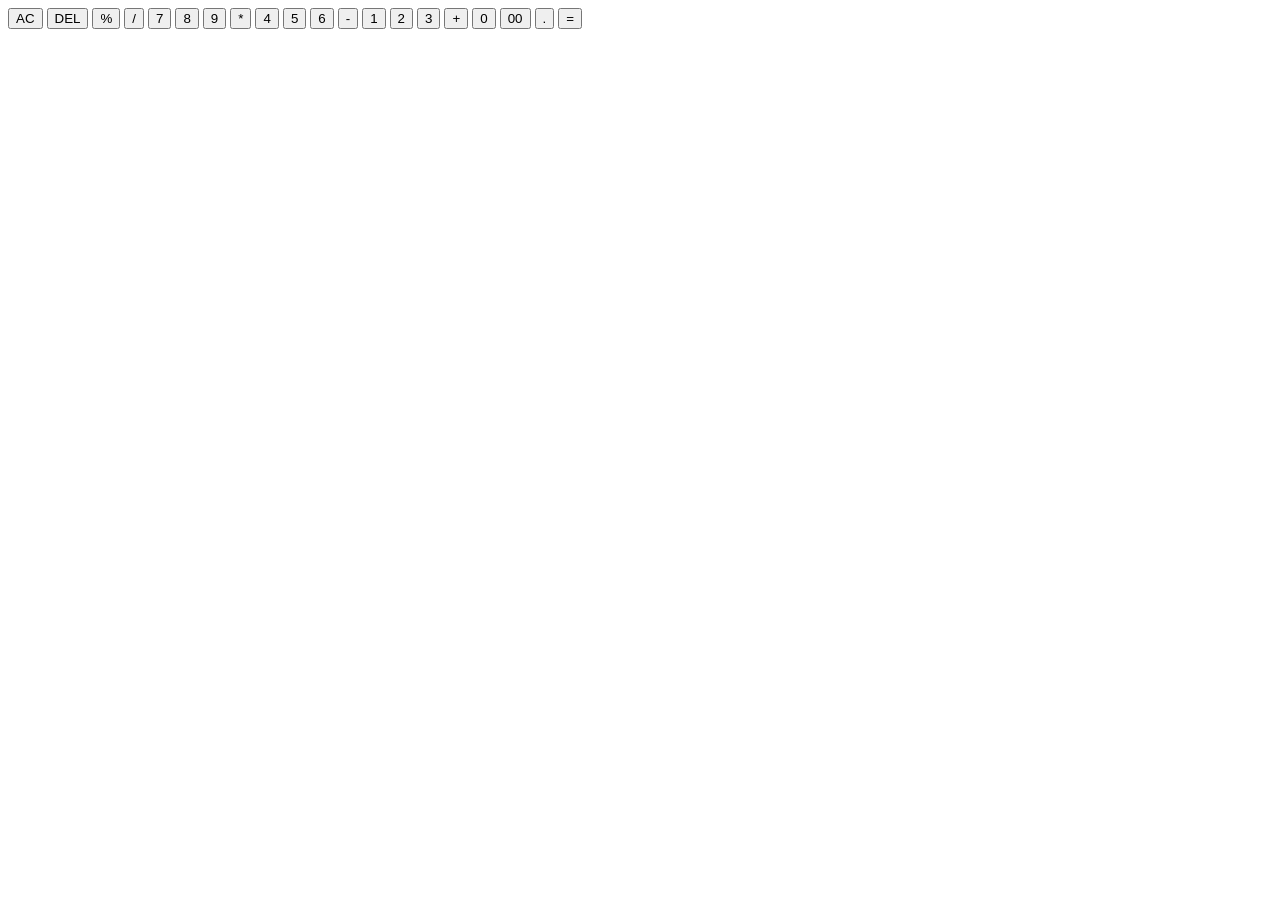
==== index.html @ b1fe80ac "Made a format for Calculator" ====
<!DOCTYPE html>
<html lang="en">
<head>
    <meta charset="UTF-8">
    <meta name="viewport" content="width=device-width, initial-scale=1.0">
    <title>Document</title>
    <link rel="stylesheet" href="calculator.css">
</head>
<body>
    <div class="calculator">
                <button id="content0">AC</button>
                <button id="content0">DEL</button>
                <button id="content0">%</button>
                <button id="content1">/</button>
                <button id="content">7</button>
                <button id="content">8</button>
                <button id="content">9</button>
                <button id="content1">*</button>
                <button id="content">4</button>
                <button id="content">5</button>
                <button id="content">6</button>
                <button id="content1">-</button>
                <button id="content">1</button>
                <button id="content">2</button>
                <button id="content">3</button>
                <button id="content1">+</button>
                <button id="content">0</button>
                <button id="content">00</button>
                <button id="content">.</button>
                <button id="content1">=</button>
            
    </div>
</body>
</html>
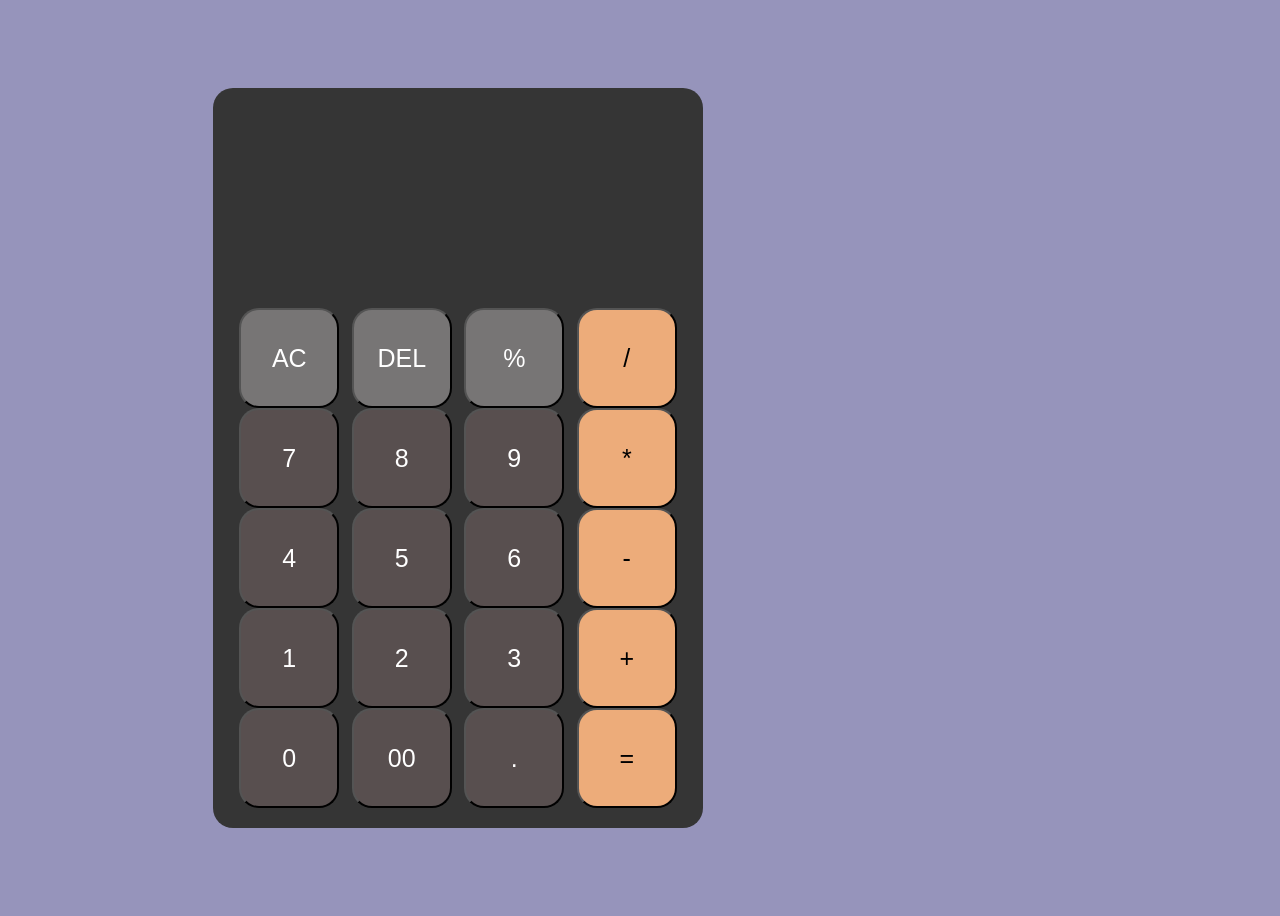
==== commit 07386a19: "updated calculator html" ====
--- a/index.html
+++ b/index.html
@@ -5,7 +5,7 @@
     <meta charset="UTF-8">
     <meta name="viewport" content="width=device-width, initial-scale=1.0">
     <title>Document</title>
-    <link rel="stylesheet" href="calculator.css">
+    <link rel="stylesheet" href="index.css">
 </head>
 <body>
     <div class="calculator">
--- a/index.css
+++ b/index.css
@@ -0,0 +1,63 @@
+
+body{
+    height:100vh;
+    width:100vh;
+    display:flex;
+    justify-content:center;
+    align-items:center;
+    background-color:rgb(150, 148, 187);
+}
+
+.calculator{
+    height:700px;
+    width:450px;
+    background-color:rgb(53, 53, 53);
+    display:flex;
+    flex-wrap:wrap;
+    justify-content:center;
+    align-items:center;
+    align-content:end;
+    padding:20px;
+    justify-content:space-around;
+    border-radius:20px;
+
+}
+
+#content{
+    height:100px;
+    width:100px;
+    color:white;
+    background-color:rgb(88, 79, 79);
+    border: 2 px rgb(214, 211, 211) solid;
+    border-radius:20px;
+    display:flex;
+    justify-content:center;
+    align-items: center;
+    font-size:25px;
+}
+#content0 {
+    height:100px;
+    width:100px;
+    color:white;
+    background-color:rgb(119, 117, 117);
+    border: 2 px rgb(214, 211, 211) solid;
+    border-radius:20px;
+    display:flex;
+    justify-content:center;
+    align-items:center;
+    font-size:25px;
+}
+
+#content1 {
+    height:100px;
+    width:100px;
+    background-color:rgb(237, 172, 122);
+    border:2 px rgb(214, 211, 211) solid;
+    border-radius:20px;
+    font-size:25px;
+
+    display:flex;
+    justify-content:center;
+    align-items:center;
+    
+}
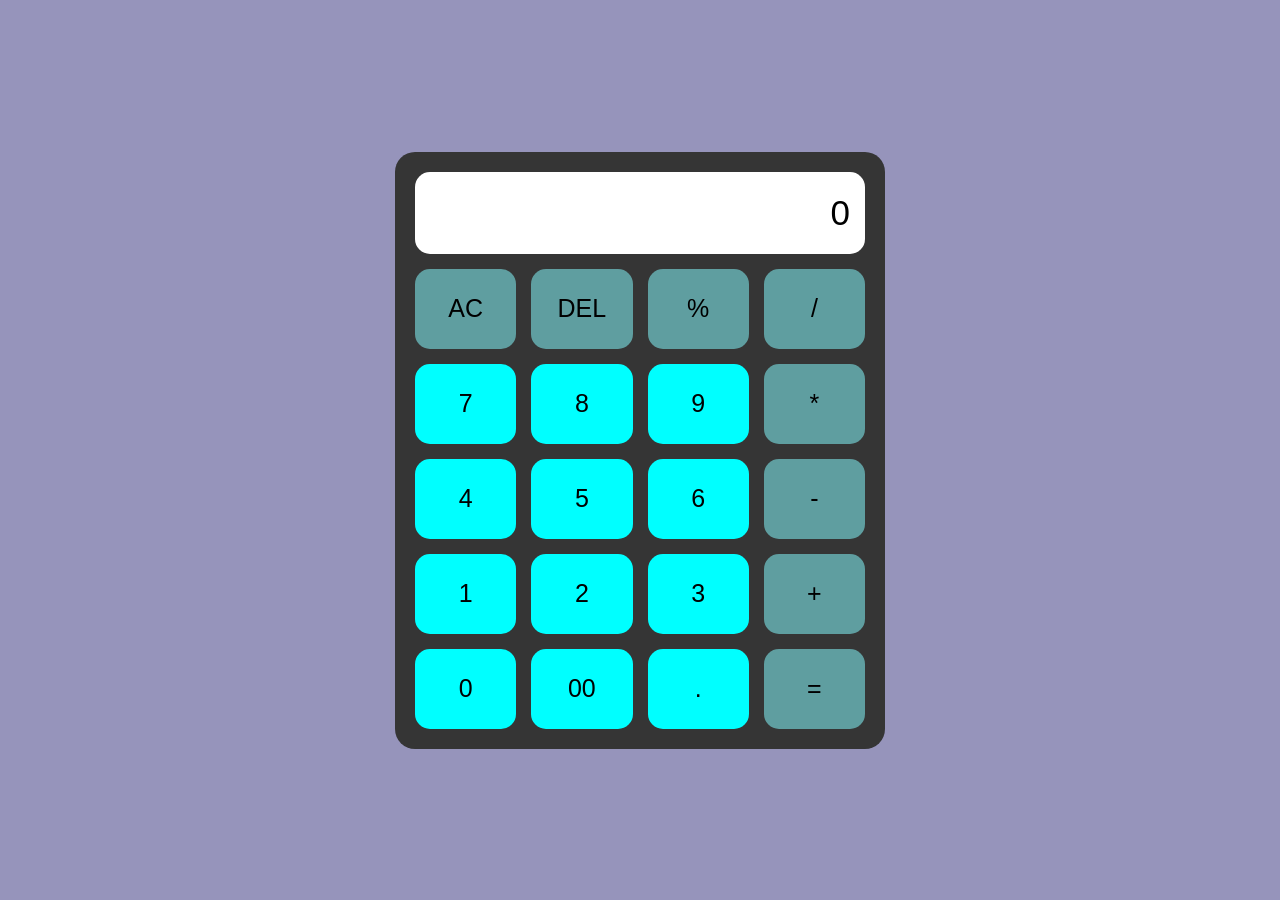
==== commit 77037972: "Updated calculator" ====
--- a/index.html
+++ b/index.html
@@ -1,35 +1,44 @@
-
 <!DOCTYPE html>
 <html lang="en">
 <head>
     <meta charset="UTF-8">
     <meta name="viewport" content="width=device-width, initial-scale=1.0">
-    <title>Document</title>
-    <link rel="stylesheet" href="index.css">
+    <title>Calculator</title>
+    <link rel="stylesheet" href="style.css">
 </head>
 <body>
-    <div class="calculator">
-                <button id="content0">AC</button>
-                <button id="content0">DEL</button>
-                <button id="content0">%</button>
-                <button id="content1">/</button>
-                <button id="content">7</button>
-                <button id="content">8</button>
-                <button id="content">9</button>
-                <button id="content1">*</button>
-                <button id="content">4</button>
-                <button id="content">5</button>
-                <button id="content">6</button>
-                <button id="content1">-</button>
-                <button id="content">1</button>
-                <button id="content">2</button>
-                <button id="content">3</button>
-                <button id="content1">+</button>
-                <button id="content">0</button>
-                <button id="content">00</button>
-                <button id="content">.</button>
-                <button id="content1">=</button>
-            
-    </div>
+<div class="calculator">
+
+    <input type="text" id="display" value="0" readonly>
+
+    <button type="button" class="btn_action" id="ac">AC</button>
+    <button type="button" class="btn_action" id="del">DEL</button>
+    <button type="button" class="btn_opr" id="percent">%</button>
+    <button type="button" class="btn_opr" id="divide">/</button>
+
+    <button type="button" class="btn_num" id="seven">7</button>
+    <button type="button" class="btn_num" id="eight">8</button>
+    <button type="button" class="btn_num" id="nine">9</button>
+    <button type="button" class="btn_opr" id="multiply">*</button>
+
+    <button type="button" class="btn_num" id="four">4</button>
+    <button type="button" class="btn_num" id="five">5</button>
+    <button type="button" class="btn_num" id="six">6</button>
+    <button type="button" class="btn_opr" id="minus">-</button>
+
+    <button type="button" class="btn_num" id="one">1</button>
+    <button type="button" class="btn_num" id="two">2</button>
+    <button type="button" class="btn_num" id="three">3</button>
+    <button type="button" class="btn_opr" id="plus">+</button>
+
+    <button type="button" class="btn_num" id="zero">0</button>
+    <button type="button" class="btn_num" id="doubleZero">00</button>
+    <button type="button" class="btn_num" id="dot">.</button>
+    <button type="button" class="btn_opr" id="equal">=</button>
+
+</div>
+
+<script src="calc.js"></script>
+
 </body>
-</html>+</html>
--- a/style.css
+++ b/style.css
@@ -0,0 +1,63 @@
+body{
+    height:100vh;
+    margin:0;
+    display:flex;
+    justify-content:center;
+    align-items:center;
+    background-color:rgb(150,148,187);
+}
+
+.calculator{
+    width:450px;
+    padding:20px;
+    background-color:rgb(53,53,53);
+    border-radius:20px;
+
+    display:grid;
+    grid-template-columns:repeat(4,1fr);
+    gap:15px;
+}
+
+#display{
+    grid-column:1/5;
+
+    height:80px;
+    border:none;
+    border-radius:15px;
+
+    font-size:35px;
+    text-align:right;
+
+    padding-right:15px;
+
+    background:white;
+}
+
+button{
+    height:80px;
+    border:none;
+    border-radius:15px;
+    font-size:25px;
+    cursor:pointer;
+    transition: 0.1s;
+}
+
+button:active:hover{
+    transform: scale(0.95);
+    background-color:white;
+}
+    
+
+.btn_num{
+    background-color:aqua;
+}
+
+
+.btn_opr,.btn_action{
+    background-color: cadetblue;
+}
+
+/* #display{
+    background-color: lightgreen;
+    color: white;
+} */
